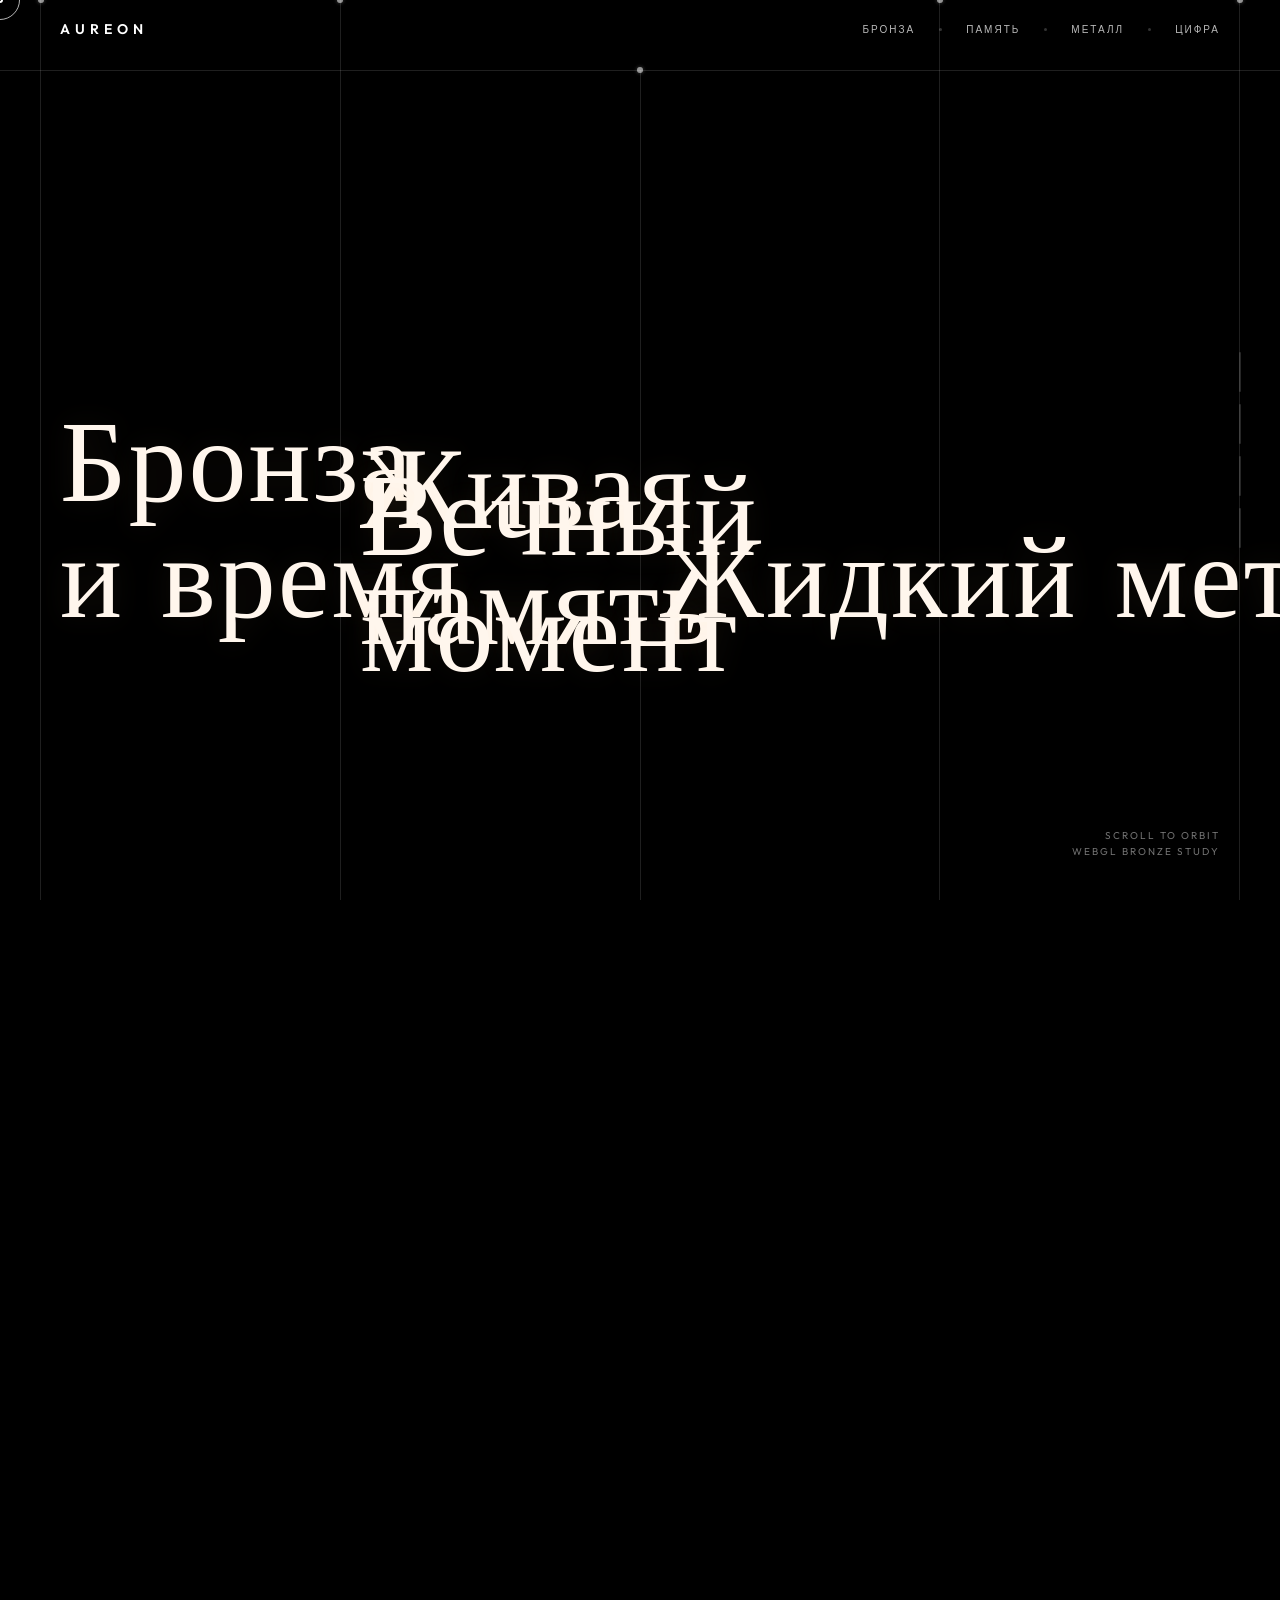
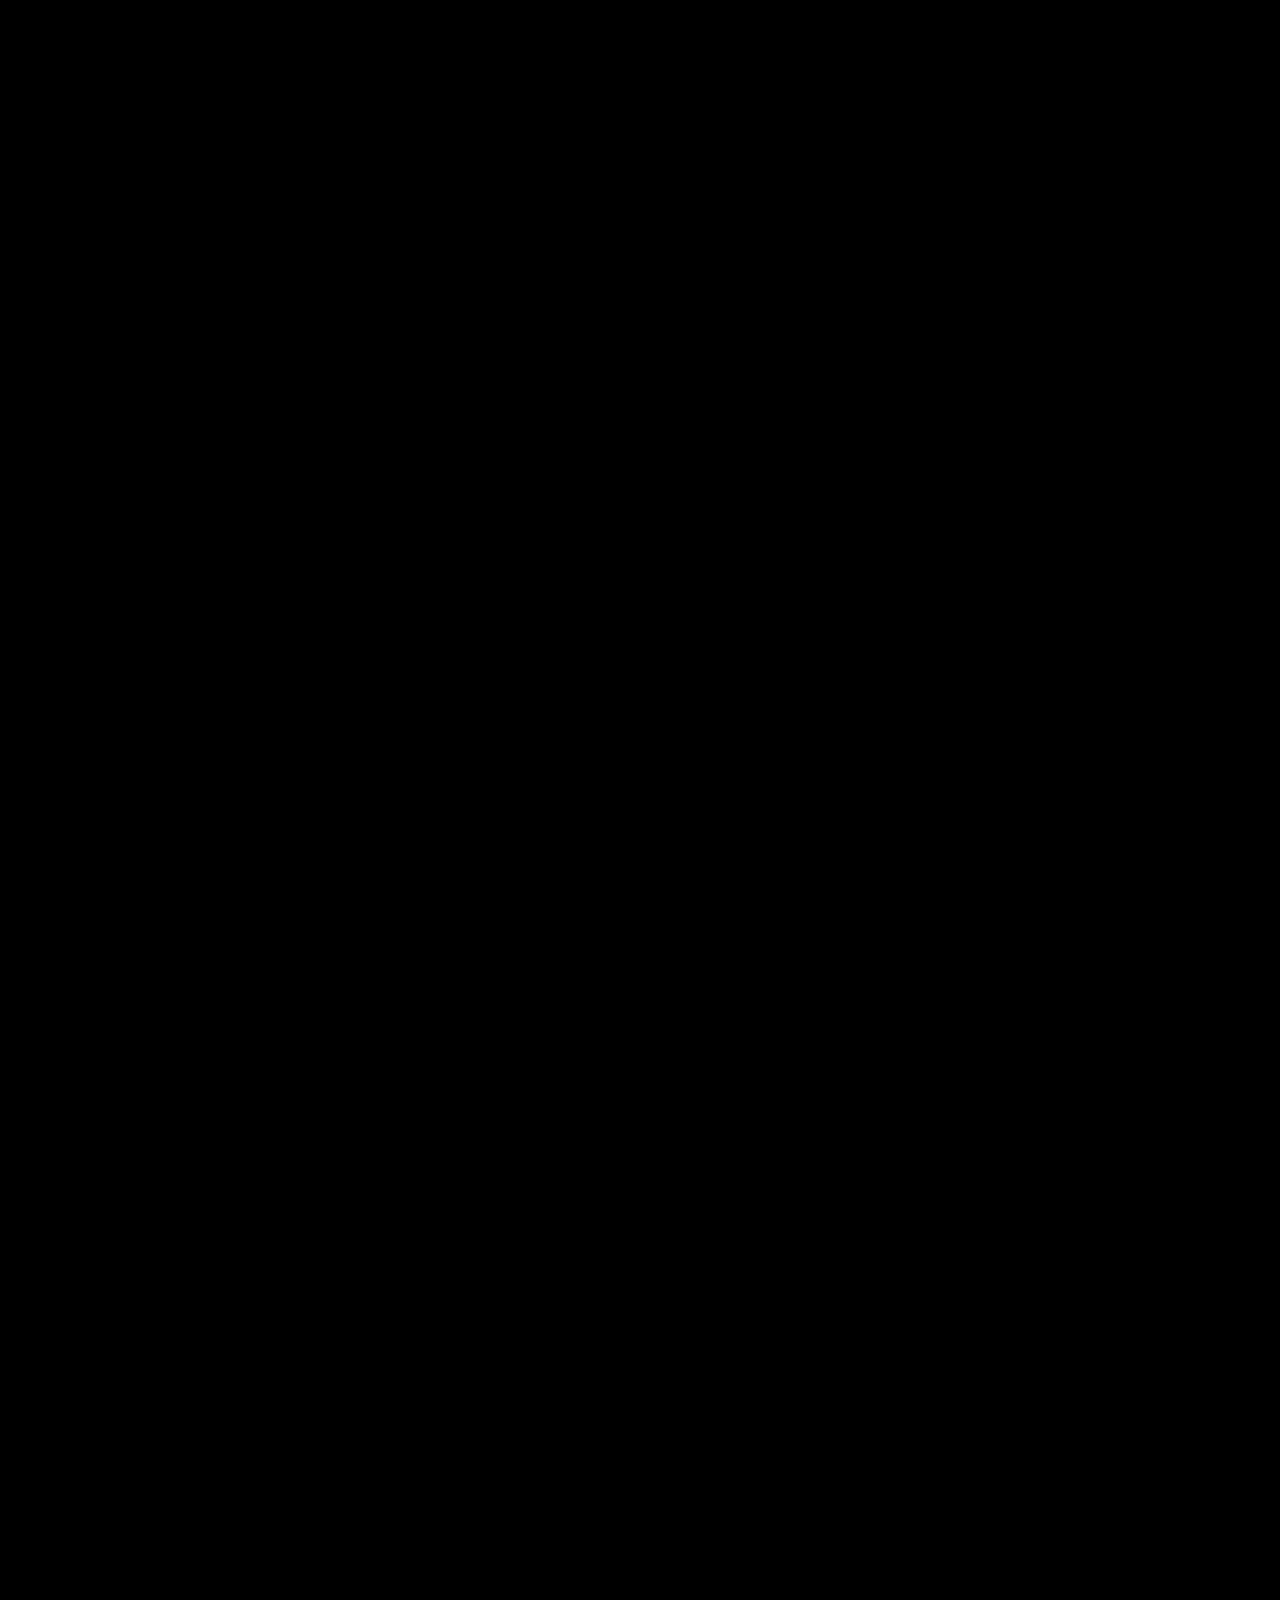
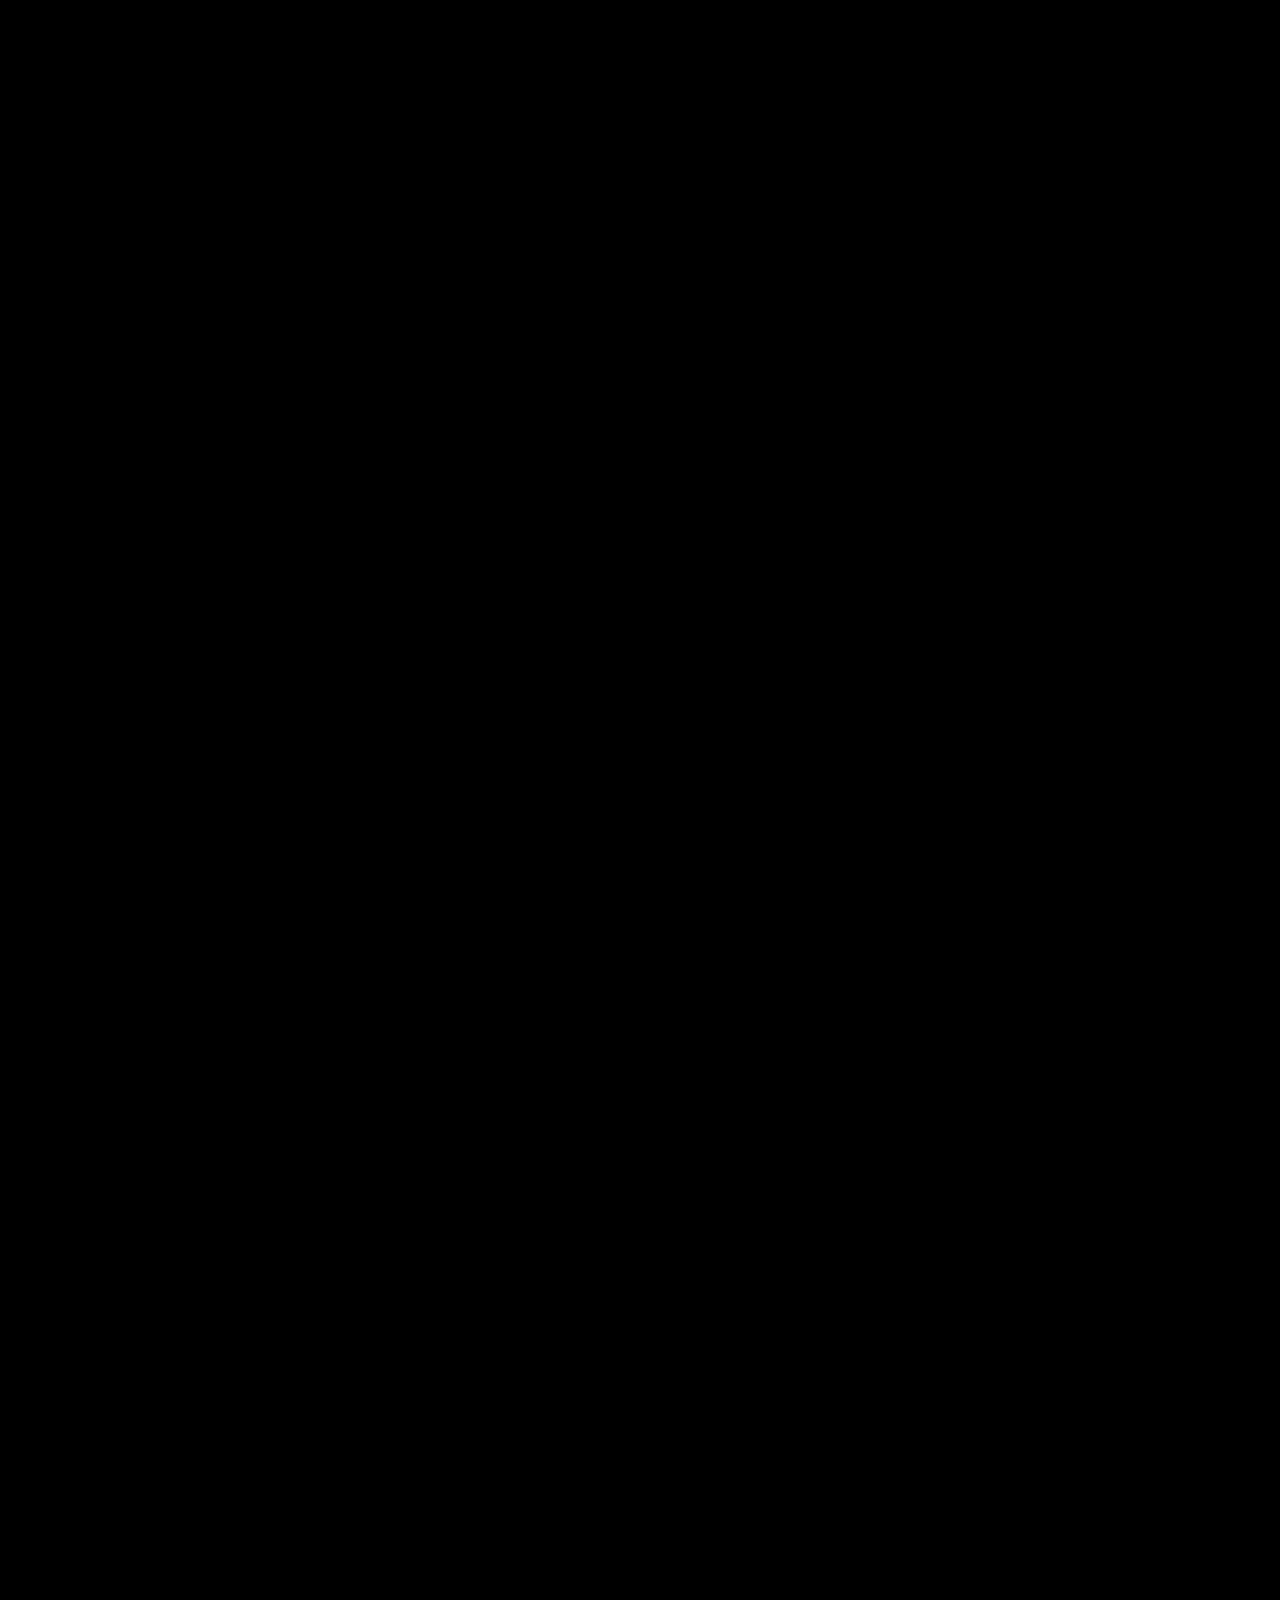
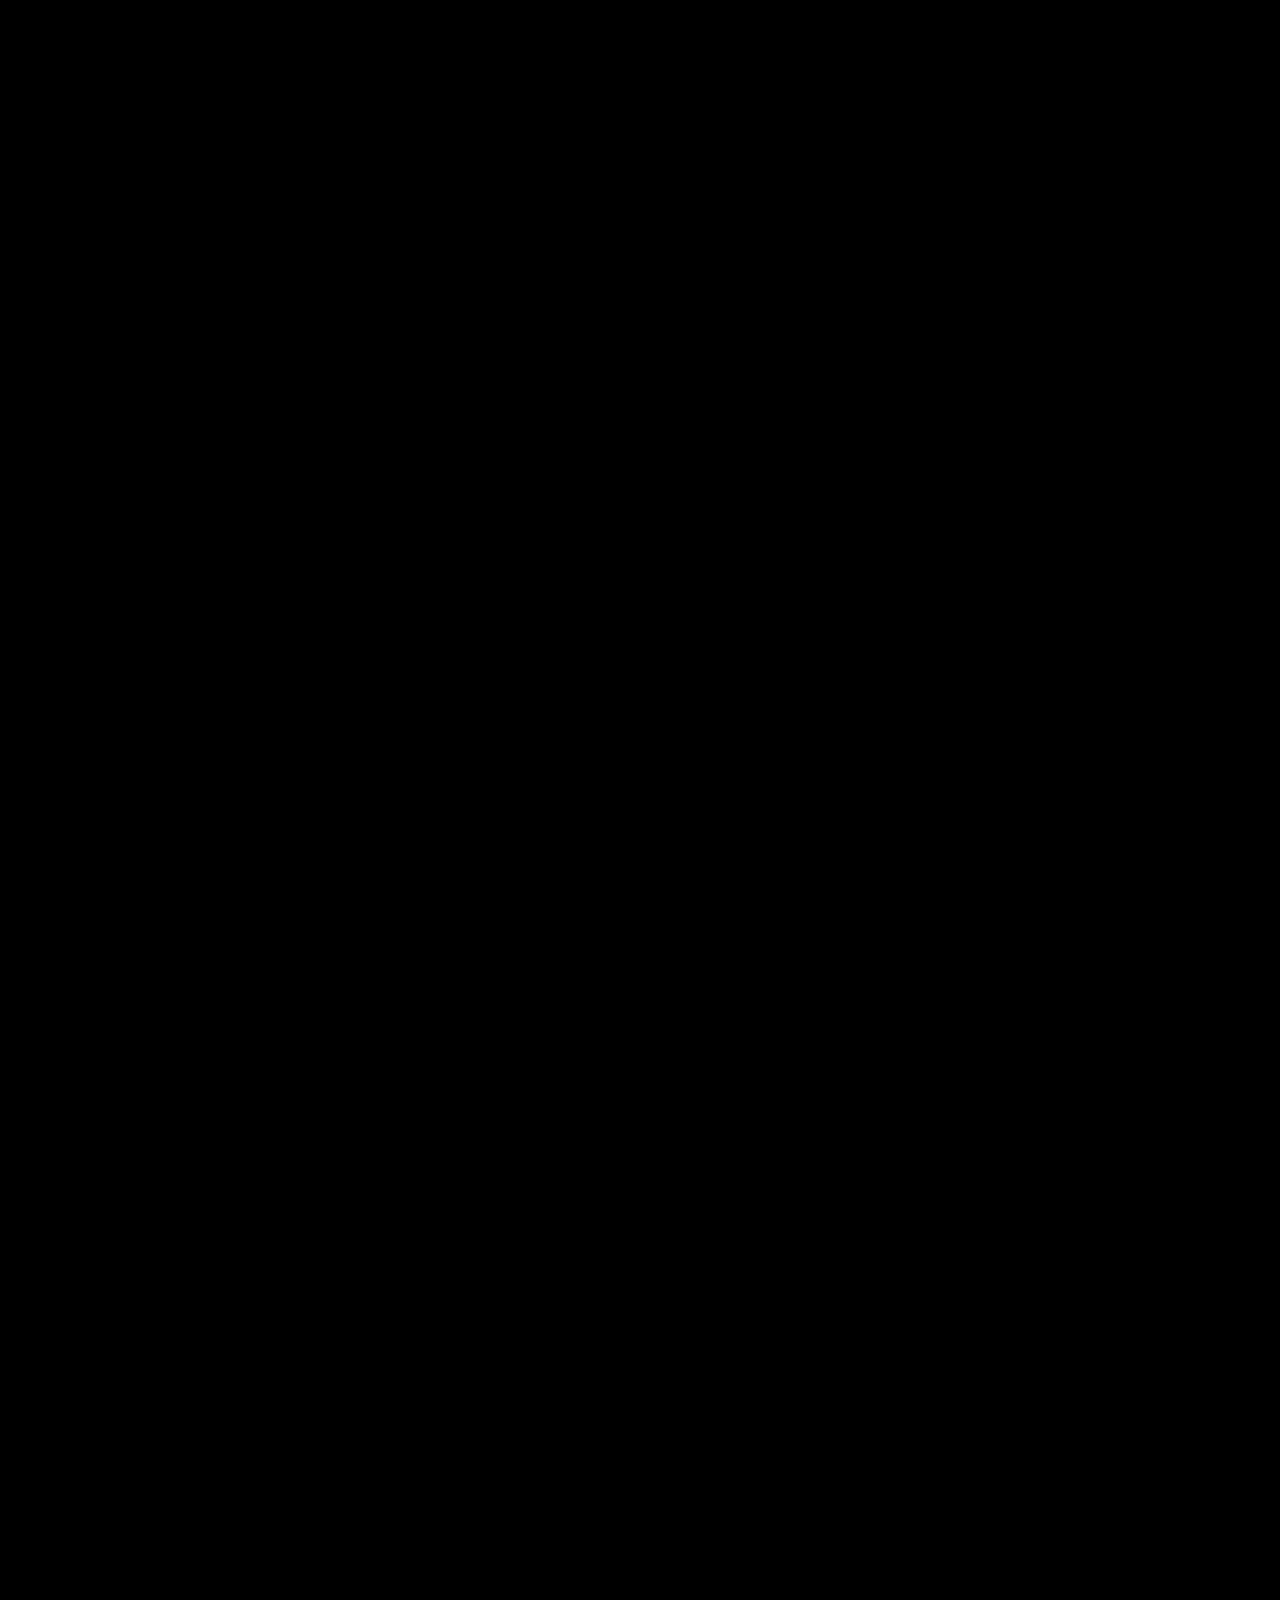
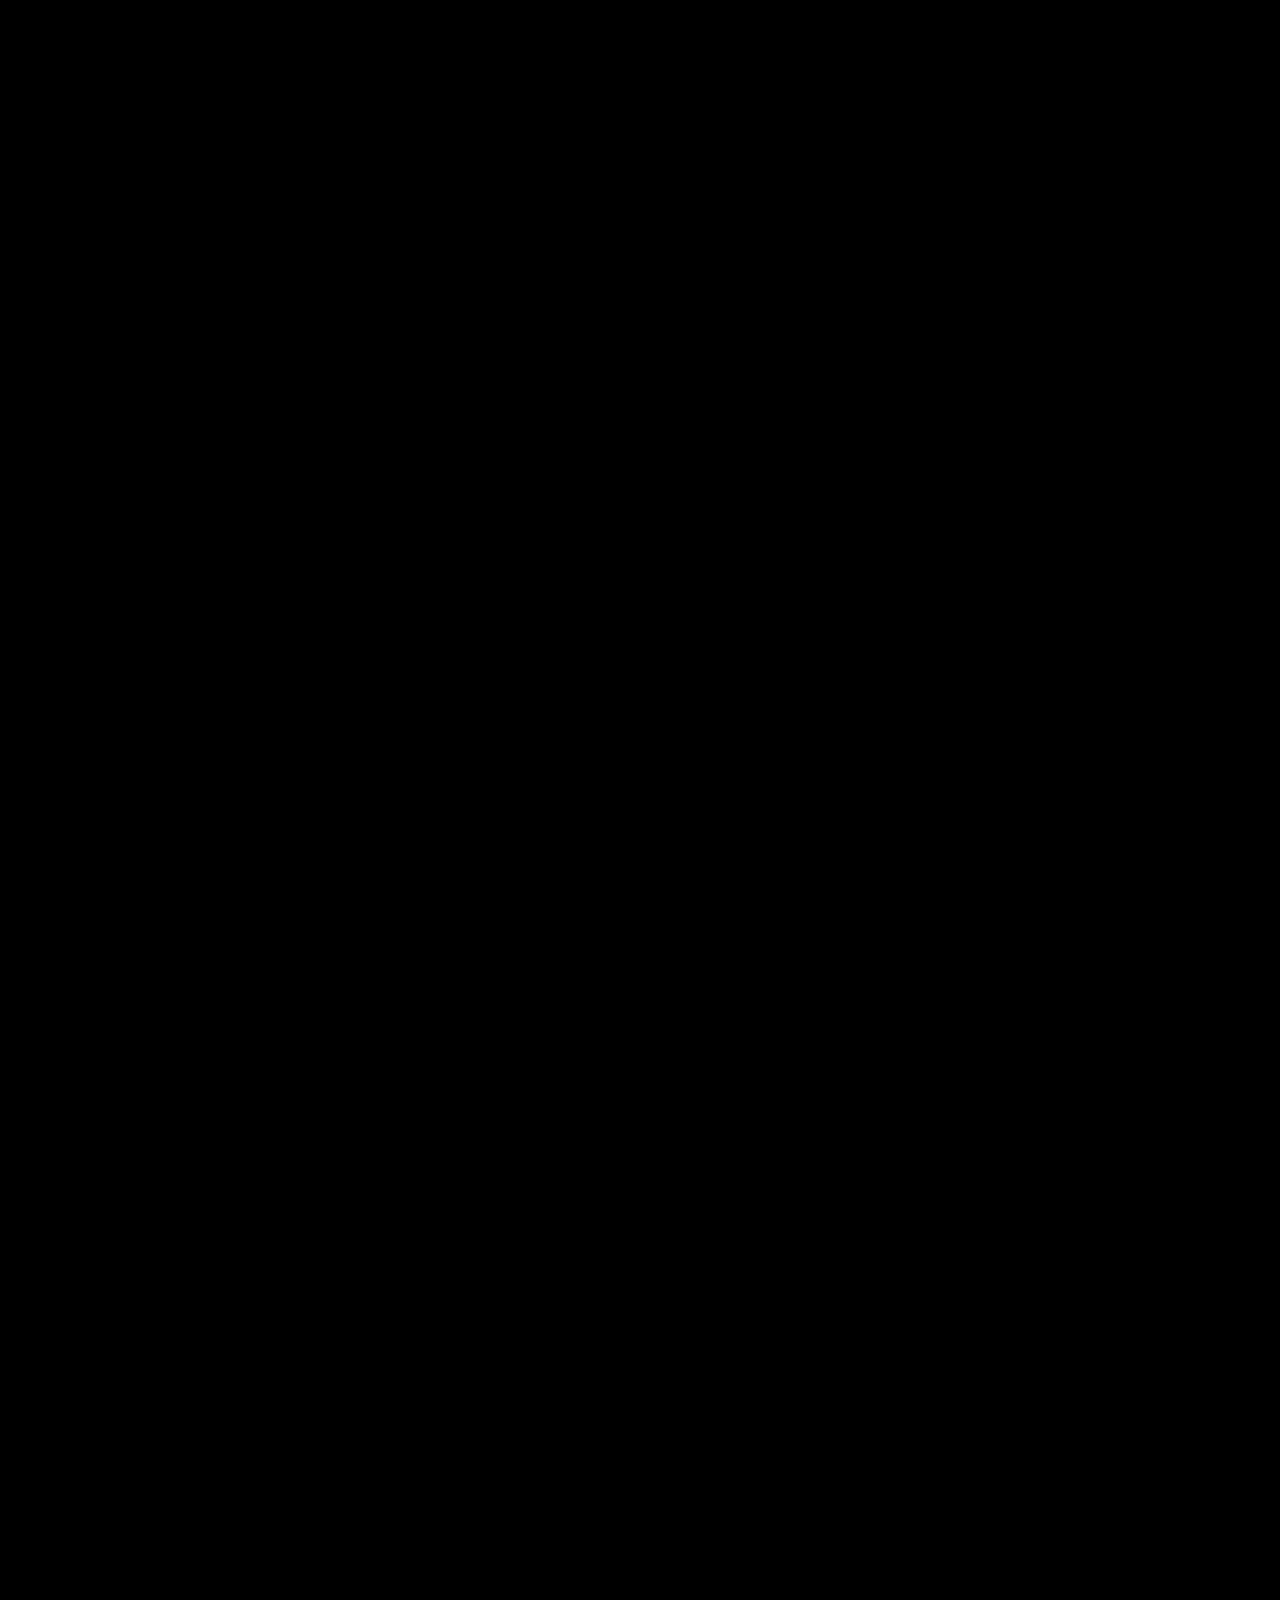
==== aureon.html @ 94115fd6 "Add files via upload" ====
<!DOCTYPE html>
<html lang="ru">
<head>
  <meta charset="UTF-8" />
  <meta name="viewport" content="width=device-width, initial-scale=1.0" />
  <title>Aureon - Бронза и время</title>
  <meta name="description" content="Кинематографичный WebGL-кейс о бронзовой скульптуре, времени и цифровой материи." />
  <meta name="theme-color" content="#000000" />
  <style>
    @import url('https://fonts.googleapis.com/css2?family=Italiana&family=Outfit:wght@300;400;600&family=Playfair+Display:ital,wght@1,500&display=swap');

    * { margin: 0; padding: 0; box-sizing: border-box; user-select: none; }
    html, body {
      width: 100%;
      margin: 0;
      padding: 0;
      background-color: #000000;
      -ms-overflow-style: none;
      scrollbar-width: none;
    }
    body {
      min-height: 900vh;
      font-family: 'Outfit', sans-serif;
      color: #ffffff;
      overflow-x: hidden;
      cursor: none;
    }
    * { cursor: none !important; }
    ::-webkit-scrollbar { display: none; width: 0; }
    a { color: inherit; text-decoration: none; }
    button { font: inherit; color: inherit; background: none; border: 0; }

    #webgl {
      position: fixed;
      top: 0;
      left: 0;
      width: 100%;
      height: 100%;
      z-index: 1;
      outline: none;
    }

    .cursor-inner {
      position: fixed;
      top: 0;
      left: 0;
      width: 6px;
      height: 6px;
      border: 2px solid rgba(255, 255, 255, 1);
      border-radius: 50%;
      transform: translate(-50%, -50%);
      pointer-events: none;
      z-index: 9999;
    }
    .cursor-outer {
      position: fixed;
      top: 0;
      left: 0;
      width: 40px;
      height: 40px;
      border: 1.5px solid rgba(255, 255, 255, 0.7);
      border-radius: 50%;
      transform: translate(-50%, -50%);
      pointer-events: none;
      z-index: 9998;
      transition: width 0.3s, height 0.3s, background 0.3s, border-color 0.3s;
    }
    body.is-hovering .cursor-outer {
      width: 58px;
      height: 58px;
      border-color: rgba(255, 231, 190, 0.95);
      background: rgba(255, 231, 190, 0.08);
    }

    .cinematic-container {
      position: fixed;
      top: 0;
      left: 0;
      width: 100%;
      height: 100%;
      z-index: 10;
      pointer-events: none;
      display: flex;
      flex-direction: column;
      justify-content: space-between;
      padding: 0 60px 40px 60px;
      box-sizing: border-box;
    }

    .main-header {
      display: flex;
      justify-content: space-between;
      align-items: center;
      width: 100%;
      z-index: 20;
      pointer-events: auto;
      padding: 20px 0;
    }
    .brand {
      font-size: 14px;
      font-weight: 600;
      letter-spacing: 5px;
      text-transform: uppercase;
    }
    .header-nav {
      display: flex;
      align-items: center;
      gap: 24px;
    }
    .nav-link {
      color: #ffffff;
      text-decoration: none;
      font-size: 10px;
      text-transform: uppercase;
      letter-spacing: 2px;
      font-weight: 500;
      transition: color 0.3s, opacity 0.3s;
      opacity: 0.72;
    }
    .nav-link:hover { color: #fff6ed; opacity: 1; }
    .nav-dot {
      width: 3px;
      height: 3px;
      background: rgba(255, 255, 255, 0.2);
      border-radius: 50%;
    }
    .slide {
      position: absolute;
      bottom: 12%;
      pointer-events: none;
    }
    #slide-1 { left: 0; width: 100%; }
    #slide-1 .slide-title { margin-left: 60px; }
    #slide-1 .desc-row {
      position: relative;
      display: flex;
      width: 100%;
    }
    #slide-1 .col-1 {
      margin-left: 60px;
      width: calc(25vw - 60px);
      max-width: calc(25vw - 60px);
    }
    #slide-1 .col-2 {
      position: absolute;
      left: calc(25vw + 40px);
      width: calc(25vw - 60px);
      max-width: calc(25vw - 60px);
    }
    #slide-2 { left: 0; width: 100%; }
    #slide-2-img {
      position: fixed;
      top: 90px;
      left: 60px;
      width: calc(25vw - 60px);
      aspect-ratio: 1 / 1;
      overflow: hidden;
      z-index: 2;
      pointer-events: none;
      clip-path: inset(0 0 100% 0);
      transition: clip-path 1.8s cubic-bezier(0.16, 1, 0.3, 1), opacity 0.8s ease;
      opacity: 0;
    }
    #slide-2-img img {
      width: 100%;
      height: 100%;
      object-fit: cover;
      transform: scale(1.15);
      transition: transform 1.8s cubic-bezier(0.16, 1, 0.3, 1);
    }
    #slide-2-img.active { clip-path: inset(0 0 0 0); opacity: 1; }
    #slide-2-img.active img { transform: scale(1); }
    #slide-2 .slide-title { margin-left: calc(25vw + 40px); }
    #slide-2 .slide-desc {
      margin-left: calc(50vw + 20px);
      width: calc(25vw - 60px);
      max-width: calc(25vw - 60px);
    }
    #slide-3 {
      left: calc(50vw + 20px);
      width: calc(25vw - 60px);
      max-width: calc(25vw - 60px);
    }
    #slide-3 .slide-title { white-space: nowrap; }
    #slide-4 { left: calc(25% + 40px); max-width: 600px; }
    .slide-title {
      font-family: 'Italiana', serif;
      font-size: 116px;
      line-height: 1.0;
      font-weight: 400;
      letter-spacing: 2px;
      margin-bottom: 20px;
      color: #fff6ed;
      text-shadow: 0 0 30px rgba(255, 203, 143, 0.08);
    }
    .slide-desc {
      font-size: 16px;
      line-height: 1.7;
      font-weight: 300;
      color: #d1d5db;
      letter-spacing: 0.5px;
      opacity: 0;
      transform: translateY(30px);
      transition: opacity 0.8s cubic-bezier(0.25, 1, 0.5, 1),
                  transform 0.8s cubic-bezier(0.25, 1, 0.5, 1);
      transition-delay: 0.4s;
    }
    .slide.active .slide-desc { opacity: 1; transform: translateY(0); }
    .slide-title .char {
      display: inline-block;
      opacity: 0;
      transform: translateY(50px);
      filter: blur(12px);
      transition: opacity 0.8s cubic-bezier(0.25, 1, 0.5, 1),
                  transform 0.8s cubic-bezier(0.25, 1, 0.5, 1),
                  filter 0.8s cubic-bezier(0.25, 1, 0.5, 1);
    }
    .slide.active .slide-title .char {
      opacity: 1;
      transform: translateY(0);
      filter: blur(0);
    }
    .slide.active { pointer-events: auto; }

    .story-dashes {
      position: absolute;
      top: 50%;
      left: 50%;
      transform: translate(-50%, -50%);
      display: flex;
      flex-direction: column;
      gap: 12px;
    }
    .story-dash {
      width: 2px;
      height: 40px;
      background: rgba(255, 255, 255, 0.15);
      border-radius: 2px;
    }
    .story-dash-fill {
      width: 100%;
      height: 0%;
      background: #fff6ed;
      border-radius: 2px;
    }
    .grid-horizontal-line {
      position: fixed;
      top: 70px;
      left: 0;
      right: 0;
      width: 100%;
      height: 1px;
      background: rgba(255, 255, 255, 0.12);
      z-index: 5;
      pointer-events: none;
    }
    .grid-lines {
      position: fixed;
      top: 0;
      left: 40px;
      right: 40px;
      width: calc(100% - 80px);
      height: 100vh;
      display: flex;
      justify-content: space-between;
      z-index: 5;
      pointer-events: none;
    }
    .grid-line {
      position: relative;
      width: 1px;
      height: 100%;
      background: rgba(255, 255, 255, 0.12);
    }
    .grid-line:nth-child(3) {
      margin-top: 70px;
      height: calc(100vh - 70px);
    }
    .grid-dot {
      position: absolute;
      left: 50%;
      transform: translate(-50%, -50%);
      width: 6px;
      height: 6px;
      border-radius: 50%;
      background: rgba(255, 255, 255, 0.35);
      box-shadow: 0 0 4px rgba(255, 255, 255, 0.15);
    }

    .corner-note {
      position: fixed;
      right: 60px;
      bottom: 40px;
      z-index: 12;
      pointer-events: none;
      font-size: 10px;
      line-height: 1.6;
      text-transform: uppercase;
      letter-spacing: 2px;
      color: rgba(255, 255, 255, 0.44);
      text-align: right;
    }

    @media (max-width: 980px) {
      .cinematic-container { padding: 0 28px 34px; }
      .main-header { padding: 18px 0; }
      .header-nav { display: none; }
      .slide { left: 0 !important; right: 0; bottom: 10%; width: 100% !important; max-width: none !important; padding: 0 28px; }
      .slide-title { margin-left: 0 !important; font-size: clamp(64px, 18vw, 112px); }
      .slide-desc, #slide-1 .col-1, #slide-1 .col-2, #slide-2 .slide-desc {
        position: static;
        margin-left: 0;
        width: min(31rem, 82vw);
        max-width: min(31rem, 82vw);
      }
      #slide-1 .desc-row { flex-direction: column; gap: 14px; }
      #slide-2-img { left: 28px; top: 86px; width: min(36vw, 13rem); }
      .grid-lines { left: 22px; right: 22px; width: calc(100% - 44px); }
      .corner-note { right: 28px; bottom: 24px; }
    }
    @media (max-width: 560px) {
      .brand { letter-spacing: 3px; }
      .slide { bottom: 12%; }
      .slide-title { font-size: clamp(52px, 17vw, 80px); }
      .slide-desc { font-size: 14px; line-height: 1.65; }
      #slide-2-img { display: none; }
      .grid-line:nth-child(2), .grid-line:nth-child(4) { opacity: 0; }
      .cursor-inner, .cursor-outer { display: none; }
      body, * { cursor: auto !important; }
    }
  </style>
</head>
<body>
  <div class="cursor-inner"></div>
  <div class="cursor-outer"></div>

  <div class="cinematic-container">
    <div class="main-header">
      <div class="brand">Aureon</div>
      <nav class="header-nav" aria-label="Навигация по сценам">
        <a href="#slide-1" class="nav-link">Бронза</a>
        <span class="nav-dot"></span>
        <a href="#slide-2" class="nav-link">Память</a>
        <span class="nav-dot"></span>
        <a href="#slide-3" class="nav-link">Металл</a>
        <span class="nav-dot"></span>
        <a href="#slide-4" class="nav-link">Цифра</a>
      </nav>
    </div>

    <div class="slide" id="slide-1">
      <h2 class="slide-title">Бронза <br>и время</h2>
      <div class="desc-row">
        <p class="slide-desc col-1">Материал, который хранит века человеческой памяти. В огне он текучий, в форме - почти вечный. Каждая линия фиксирует напряженный миг.</p>
        <p class="slide-desc col-2">Рожденная из жара и воли мастера, скульптура связывает античный жест с современным взглядом. Это энергия, застывшая в тяжелой бронзе.</p>
      </div>
    </div>

    <div class="slide" id="slide-2">
      <h2 class="slide-title">Живая <br>память</h2>
      <p class="slide-desc">Скульптура остановлена в точке предельного движения. В ней слышны борьба, дыхание и след времени, который не стирается.</p>
    </div>

    <div class="slide" id="slide-3">
      <h2 class="slide-title">Жидкий металл</h2>
      <p class="slide-desc">Искусство будто дышит. Волны расплавленной бронзы проходят сквозь пространство и отражают каждый изгиб, каждую напряженную мышцу.</p>
    </div>

    <div class="slide" id="slide-4">
      <h2 class="slide-title">Вечный <br>момент</h2>
      <p class="slide-desc">Классическая форма заново рождается в цифровой материи. Старый символ проходит через свет, шум, орбиту камеры и становится новым опытом.</p>
    </div>
  </div>

  <div class="slide-image-mask" id="slide-2-img">
    <img src="https://api.getlayers.ai/storage/v1/object/public/public/assets/laocoon-59f84455c6/1.png" alt="Редакционный концепт скульптуры">
  </div>

  <div class="grid-horizontal-line"></div>
  <div class="grid-lines" aria-hidden="true">
    <div class="grid-line"><div class="grid-dot top"></div><div class="grid-dot bottom"></div></div>
    <div class="grid-line"><div class="grid-dot top"></div><div class="grid-dot bottom"></div></div>
    <div class="grid-line"><div class="grid-dot top"></div><div class="grid-dot bottom"></div></div>
    <div class="grid-line"><div class="grid-dot top"></div><div class="grid-dot bottom"></div></div>
    <div class="grid-line story-progress-container">
      <div class="grid-dot top"></div>
      <div class="grid-dot bottom"></div>
      <div class="story-dashes">
        <div class="story-dash"><div class="story-dash-fill" id="dash-fill-1"></div></div>
        <div class="story-dash"><div class="story-dash-fill" id="dash-fill-2"></div></div>
        <div class="story-dash"><div class="story-dash-fill" id="dash-fill-3"></div></div>
        <div class="story-dash"><div class="story-dash-fill" id="dash-fill-4"></div></div>
      </div>
    </div>
  </div>

  <div class="corner-note">Scroll to orbit<br>WebGL bronze study</div>
  <canvas id="webgl"></canvas>

  <script type="importmap">
  {
    "imports": {
      "three": "https://unpkg.com/three@0.160.0/build/three.module.js",
      "three/examples/jsm/loaders/GLTFLoader.js": "https://unpkg.com/three@0.160.0/examples/jsm/loaders/GLTFLoader.js"
    }
  }
  </script>
  <script type="module">
    import * as THREE from 'three';
    import { GLTFLoader } from 'three/examples/jsm/loaders/GLTFLoader.js';

    const ASSET_BASE_URL = "https://api.getlayers.ai/storage/v1/object/public/public/assets/laocoon-59f84455c6";
    const canvas = document.querySelector('#webgl');
    let scene, camera, renderer;
    let gltfModel;
    let modelPivot;
    let mixer;
    const clock = new THREE.Clock();
    let currentScroll = 0;
    let mouseX = 0, mouseY = 0, targetMouseX = 0, targetMouseY = 0;
    let cursorX = window.innerWidth / 2, cursorY = window.innerHeight / 2;
    let outerCursorX = window.innerWidth / 2, outerCursorY = window.innerHeight / 2;
    let bgMaterial;
    const shaderUniforms = {
      uTime: { value: 0 },
      uResolution: { value: new THREE.Vector2(window.innerWidth, window.innerHeight) },
      uMouse: { value: new THREE.Vector2(0, 0) },
      uScroll: { value: 0 }
    };
    let sparkParticles;
    const sparkCount = 450;
    const sparkData = [];
    const sizes = { width: window.innerWidth, height: window.innerHeight };

    function splitTitlesIntoChars() {
      const titles = document.querySelectorAll('.slide-title');
      titles.forEach(title => {
        const text = title.innerHTML;
        let newHTML = '';
        let delayCounter = 0;
        const parts = text.split(/(<br\s*\/?>)/i);
        parts.forEach(part => {
          if (part.toLowerCase().startsWith('<br')) {
            newHTML += part;
          } else {
            for (let i = 0; i < part.length; i++) {
              if (part[i] === ' ') {
                newHTML += ' ';
              } else {
                newHTML += `<span class="char" style="transition-delay: ${delayCounter * 0.035}s">${part[i]}</span>`;
                delayCounter++;
              }
            }
          }
        });
        title.innerHTML = newHTML;
      });
    }

    function createBackgroundShader() {
      const vertexShader = `
        varying vec2 vUv;
        void main() {
          vUv = uv;
          gl_Position = projectionMatrix * modelViewMatrix * vec4(position, 1.0);
        }
      `;
      const fragmentShader = `
        varying vec2 vUv;
        uniform float uTime;
        uniform vec2 uResolution;
        uniform vec2 uMouse;
        uniform float uScroll;
        float hash(float n) { return fract(sin(n) * 43758.5453123); }
        float noise(in vec3 x) {
          vec3 p = floor(x);
          vec3 f = fract(x);
          f = f*f*(3.0-2.0*f);
          float n = p.x + p.y*57.0 + 113.0*p.z;
          return mix(mix(mix(hash(n+0.0), hash(n+1.0), f.x),
                         mix(hash(n+57.0), hash(n+58.0), f.x), f.y),
                     mix(mix(hash(n+113.0), hash(n+114.0), f.x),
                         mix(hash(n+170.0), hash(n+171.0), f.x), f.y), f.z);
        }
        void main() {
          vec2 uv = (gl_FragCoord.xy - 0.5 * uResolution.xy) / uResolution.y;
          float aspect = uResolution.x / uResolution.y;
          float time = uTime * 0.08;
          float scroll = uScroll;
          float angle1 = 0.6;
          float angle2 = -0.7;
          float angle3 = 1.2;
          float freq1 = 2.4;
          float freq2 = 3.2;
          float freq3 = 4.0;
          vec2 warpedUv = uv;
          float scrollDeform = scroll * 5.0;
          warpedUv.x += sin(uv.y * 2.5 + time * 0.2 + scrollDeform) * 0.35;
          warpedUv.y += cos(uv.x * 2.5 - time * 0.15 - scrollDeform * 0.8) * 0.35;
          warpedUv.x += sin(uv.y * 1.2 - time * 0.1 - scrollDeform * 1.5) * 0.25;
          warpedUv.y += cos(uv.x * 1.2 + time * 0.18 + scrollDeform * 1.2) * 0.25;
          vec2 scrollDrift = vec2(scroll * 0.04, -scroll * 0.02);
          vec2 mouseShift = vec2(uMouse.x * aspect * 0.05, uMouse.y * 0.05);
          warpedUv += scrollDrift + mouseShift;
          vec2 dir1 = vec2(cos(angle1), sin(angle1));
          vec2 dir2 = vec2(cos(angle2), sin(angle2));
          vec2 dir3 = vec2(cos(angle3), sin(angle3));
          float w1 = sin(dot(warpedUv, dir1) * freq1 + time * 1.0);
          float w2 = cos(dot(warpedUv, dir2) * freq2 - time * 1.4 + w1 * 0.4);
          float w3 = sin(dot(warpedUv, dir3) * freq3 + time * 1.8 + w2 * 0.5);
          float waveField = w1 * 0.50 + w2 * 0.35 + w3 * 0.15;
          float wideSheen = pow(max(0.0, 1.0 - abs(waveField - 0.1)), 2.5);
          float crispSpecular = pow(max(0.0, 1.0 - abs(waveField - 0.15)), 8.0);
          float crest = wideSheen * 0.5 + crispSpecular * 0.9;
          vec3 c0_shadow = vec3(0.0010, 0.0006, 0.0004);
          vec3 c0_wave1  = vec3(0.085, 0.040, 0.015);
          vec3 c0_wave2  = vec3(0.050, 0.022, 0.008);
          vec3 c0_crest  = vec3(0.45, 0.30, 0.18);
          vec3 c1_shadow = vec3(0.0004, 0.0006, 0.0012);
          vec3 c1_wave1  = vec3(0.015, 0.035, 0.065);
          vec3 c1_wave2  = vec3(0.008, 0.020, 0.045);
          vec3 c1_crest  = vec3(0.18, 0.35, 0.55);
          float t = smoothstep(0.0, 1.0, scroll);
          vec3 colShadow = mix(c0_shadow, c1_shadow, t);
          vec3 colWave1  = mix(c0_wave1, c1_wave1, t);
          vec3 colWave2  = mix(c0_wave2, c1_wave2, t);
          vec3 colCrest  = mix(c0_crest, c1_crest, t);
          vec3 color = colShadow;
          color = mix(color, colWave2, smoothstep(-0.6, 0.2, waveField));
          color = mix(color, colWave1, smoothstep(0.0, 0.8, waveField));
          color += colCrest * crest * 1.4;
          float vignette = 1.0 - dot(uv, uv) * 0.12;
          color *= vignette;
          gl_FragColor = vec4(color, 1.0);
        }
      `;
      bgMaterial = new THREE.ShaderMaterial({
        vertexShader,
        fragmentShader,
        uniforms: shaderUniforms,
        depthWrite: false,
        depthTest: false
      });
      const bgGeometry = new THREE.PlaneGeometry(30, 30);
      const bgMesh = new THREE.Mesh(bgGeometry, bgMaterial);
      bgMesh.position.set(0.0, 0.0, -8.0);
      bgMesh.renderOrder = -10;
      camera.add(bgMesh);
    }

    function initScene() {
      scene = new THREE.Scene();
      scene.background = new THREE.Color('#000000');
      scene.fog = new THREE.FogExp2('#000000', 0.01);
      camera = new THREE.PerspectiveCamera(50, sizes.width / sizes.height, 0.1, 100);
      camera.position.set(0, 0.2, 3.0);
      scene.add(camera);
      createBackgroundShader();
      renderer = new THREE.WebGLRenderer({
        canvas,
        antialias: true,
        alpha: false,
        powerPreference: "high-performance"
      });
      renderer.setSize(sizes.width, sizes.height);
      renderer.setPixelRatio(Math.min(window.devicePixelRatio, 2));
      renderer.shadowMap.enabled = true;
      renderer.shadowMap.type = THREE.PCFSoftShadowMap;
      renderer.toneMapping = THREE.ACESFilmicToneMapping;
      renderer.toneMappingExposure = 2.2;

      const ambientLight = new THREE.AmbientLight('#ffffff', 0.1);
      scene.add(ambientLight);
      const keyLight = new THREE.SpotLight('#ffffff', 18.0);
      keyLight.position.set(4, 6, 3);
      keyLight.angle = Math.PI / 4;
      keyLight.penumbra = 0.9;
      keyLight.castShadow = true;
      keyLight.shadow.mapSize.width = 2048;
      keyLight.shadow.mapSize.height = 2048;
      keyLight.shadow.camera.near = 1.0;
      keyLight.shadow.camera.far = 15;
      keyLight.shadow.bias = -0.001;
      scene.add(keyLight);
      const rimLight = new THREE.DirectionalLight('#e3f2ff', 10.0);
      rimLight.position.set(-5, 3, -4);
      scene.add(rimLight);
      const fillLight = new THREE.DirectionalLight('#fff3e6', 0.8);
      fillLight.position.set(-2, -4, 2);
      scene.add(fillLight);
    }

    function createSparkTexture() {
      const canvas = document.createElement('canvas');
      canvas.width = 16;
      canvas.height = 16;
      const ctx = canvas.getContext('2d');
      const gradient = ctx.createRadialGradient(8, 8, 0, 8, 8, 8);
      gradient.addColorStop(0, 'rgba(255, 255, 255, 1)');
      gradient.addColorStop(0.25, 'rgba(255, 255, 255, 0.85)');
      gradient.addColorStop(0.6, 'rgba(255, 255, 255, 0.3)');
      gradient.addColorStop(1, 'rgba(0, 0, 0, 0)');
      ctx.fillStyle = gradient;
      ctx.fillRect(0, 0, 16, 16);
      return new THREE.CanvasTexture(canvas);
    }

    function createSparks() {
      const geometry = new THREE.BufferGeometry();
      const positions = new Float32Array(sparkCount * 3);
      const colors = new Float32Array(sparkCount * 3);
      for (let i = 0; i < sparkCount; i++) {
        const x = (Math.random() - 0.5) * 6.5;
        const y = (Math.random() - 0.5) * 5.0 - 0.5;
        const z = (Math.random() - 0.5) * 6.5;
        positions[i * 3] = x;
        positions[i * 3 + 1] = y;
        positions[i * 3 + 2] = z;
        if (Math.random() < 0.6) {
          colors[i * 3] = 1.0;
          colors[i * 3 + 1] = 0.4 + Math.random() * 0.15;
          colors[i * 3 + 2] = 0.05 + Math.random() * 0.1;
        } else {
          colors[i * 3] = 0.55 + Math.random() * 0.15;
          colors[i * 3 + 1] = 0.82 + Math.random() * 0.12;
          colors[i * 3 + 2] = 1.0;
        }
        sparkData.push({
          speedX: (Math.random() - 0.5) * 0.4,
          speedY: 0.15 + Math.random() * 0.3,
          speedZ: (Math.random() - 0.5) * 0.4,
          swaySpeed: 0.5 + Math.random() * 1.5,
          swayRadius: 0.05 + Math.random() * 0.15,
          phase: Math.random() * Math.PI * 2
        });
      }
      geometry.setAttribute('position', new THREE.BufferAttribute(positions, 3));
      geometry.setAttribute('color', new THREE.BufferAttribute(colors, 3));
      const material = new THREE.PointsMaterial({
        size: 0.025,
        vertexColors: true,
        transparent: true,
        opacity: 0.85,
        blending: THREE.AdditiveBlending,
        depthWrite: false,
        map: createSparkTexture()
      });
      sparkParticles = new THREE.Points(geometry, material);
      scene.add(sparkParticles);
    }

    function makeFallbackStatue() {
      modelPivot = new THREE.Group();
      scene.add(modelPivot);
      const bronze = new THREE.MeshStandardMaterial({
        color: '#9b5c2e',
        roughness: 0.42,
        metalness: 0.92
      });
      const group = new THREE.Group();
      const body = new THREE.Mesh(new THREE.TorusKnotGeometry(0.72, 0.18, 180, 18), bronze);
      const plinth = new THREE.Mesh(new THREE.CylinderGeometry(1.1, 1.2, 0.26, 64), bronze);
      const neck = new THREE.Mesh(new THREE.CylinderGeometry(0.18, 0.28, 1.1, 32), bronze);
      body.rotation.set(0.35, 0, -0.4);
      body.position.y = 0.45;
      neck.position.set(0.46, 1.05, 0);
      neck.rotation.z = -0.5;
      plinth.position.y = -0.75;
      group.add(body, neck, plinth);
      group.traverse(child => {
        if (child.isMesh) {
          child.castShadow = true;
          child.receiveShadow = true;
        }
      });
      modelPivot.add(group);
      modelPivot.position.y = -0.4;
    }

    function loadModel() {
      const loader = new GLTFLoader();
      loader.load(
        ASSET_BASE_URL + '/bronze_horse.glb',
        (gltf) => {
          gltfModel = gltf.scene;
          modelPivot = new THREE.Group();
          scene.add(modelPivot);
          modelPivot.add(gltfModel);
          gltfModel.traverse((child) => {
            if (child.isMesh) {
              child.castShadow = true;
              child.receiveShadow = true;
              const materials = Array.isArray(child.material) ? child.material : [child.material];
              materials.forEach((material) => {
                if (!material) return;
                material.roughness = 0.42;
                material.metalness = 0.92;
                material.flatShading = false;
                material.needsUpdate = true;
                if (material.map) material.map.anisotropy = 16;
              });
            }
          });
          if (gltf.animations && gltf.animations.length > 0) {
            mixer = new THREE.AnimationMixer(gltfModel);
            gltf.animations.forEach((clip) => { mixer.clipAction(clip).play(); });
          }
          const boxInitial = new THREE.Box3().setFromObject(gltfModel);
          const sizeInitial = boxInitial.getSize(new THREE.Vector3());
          const maxDim = Math.max(sizeInitial.x, sizeInitial.y, sizeInitial.z) || 1;
          const scale = 3.5 / maxDim;
          gltfModel.scale.setScalar(scale);
          const boxScaled = new THREE.Box3().setFromObject(gltfModel);
          const centerScaled = boxScaled.getCenter(new THREE.Vector3());
          gltfModel.position.sub(centerScaled);
          modelPivot.position.y = -0.4;
          document.body.classList.add('model-loaded');
        },
        undefined,
        (error) => {
          console.warn('Bronze model could not be loaded, showing procedural fallback.', error);
          makeFallbackStatue();
        }
      );
    }

    function onWindowResize() {
      sizes.width = window.innerWidth;
      sizes.height = window.innerHeight;
      if (!camera || !renderer) return;
      camera.aspect = sizes.width / sizes.height;
      camera.updateProjectionMatrix();
      renderer.setSize(sizes.width, sizes.height);
      renderer.setPixelRatio(Math.min(window.devicePixelRatio, 2));
      if (shaderUniforms) shaderUniforms.uResolution.value.set(sizes.width, sizes.height);
    }

    function updateGridDots(scroll) {
      const dots = document.querySelectorAll('.grid-dot');
      dots.forEach((dot, i) => {
        const startY = (i * 17) % 80 + 10;
        let speed = 90 + (i * 55) % 180;
        if (i % 2 === 0) speed = -speed;
        let y = startY + scroll * speed;
        y = ((y % 100) + 100) % 100;
        dot.style.top = `${y}%`;
      });
    }

    function updateSlides(scroll) {
      const slide1 = document.getElementById('slide-1');
      const slide2 = document.getElementById('slide-2');
      const slide3 = document.getElementById('slide-3');
      const slide4 = document.getElementById('slide-4');
      for (let i = 1; i <= 4; i++) {
        const fill = document.getElementById(`dash-fill-${i}`);
        if (fill) {
          const start = (i - 1) * 0.25;
          const end = i * 0.25;
          let progress = (scroll - start) / (end - start);
          progress = Math.max(0, Math.min(1, progress));
          fill.style.height = `${progress * 100}%`;
        }
      }
      function isActive(val, start, end) { return val >= start && val <= end; }
      if (slide1) slide1.classList.toggle('active', isActive(scroll, -0.10, 0.12));
      if (slide2) {
        const active2 = isActive(scroll, 0.28, 0.40);
        slide2.classList.toggle('active', active2);
        const slide2Img = document.getElementById('slide-2-img');
        if (slide2Img) slide2Img.classList.toggle('active', active2);
      }
      if (slide3) slide3.classList.toggle('active', isActive(scroll, 0.56, 0.68));
      if (slide4) slide4.classList.toggle('active', isActive(scroll, 0.84, 1.05));
    }

    function setupNavigation() {
      const navLinks = document.querySelectorAll('.nav-link');
      const targetScrolls = [0.0, 0.34, 0.62, 0.94];
      navLinks.forEach((link, index) => {
        link.addEventListener('click', (e) => {
          e.preventDefault();
          const maxScroll = document.documentElement.scrollHeight - window.innerHeight;
          const targetY = maxScroll * targetScrolls[index];
          window.scrollTo({ top: targetY, behavior: 'smooth' });
        });
      });
    }

    function setupCursor() {
      const interactive = document.querySelectorAll('a, button');
      interactive.forEach(el => {
        el.addEventListener('mouseenter', () => document.body.classList.add('is-hovering'));
        el.addEventListener('mouseleave', () => document.body.classList.remove('is-hovering'));
      });
      window.addEventListener('mousemove', (event) => {
        cursorX = event.clientX;
        cursorY = event.clientY;
        const cursorInner = document.querySelector('.cursor-inner');
        if (cursorInner) {
          cursorInner.style.left = `${cursorX}px`;
          cursorInner.style.top = `${cursorY}px`;
        }
        targetMouseX = (event.clientX / window.innerWidth) * 2 - 1;
        targetMouseY = (event.clientY / window.innerHeight) * 2 - 1;
      });
    }

    function animate() {
      requestAnimationFrame(animate);
      const deltaTime = clock.getDelta();
      if (mixer) mixer.update(deltaTime);
      const maxScroll = document.documentElement.scrollHeight - window.innerHeight;
      const scrollTop = window.scrollY !== undefined ? window.scrollY
        : (window.pageYOffset !== undefined ? window.pageYOffset : document.documentElement.scrollTop);
      const targetScroll = maxScroll > 0 ? scrollTop / maxScroll : 0;
      currentScroll += (targetScroll - currentScroll) * 0.025;
      mouseX += (targetMouseX - mouseX) * 0.05;
      mouseY += (targetMouseY - mouseY) * 0.05;
      outerCursorX += (cursorX - outerCursorX) * 0.2;
      outerCursorY += (cursorY - outerCursorY) * 0.2;
      const cursorOuter = document.querySelector('.cursor-outer');
      if (cursorOuter) {
        cursorOuter.style.left = `${outerCursorX}px`;
        cursorOuter.style.top = `${outerCursorY}px`;
      }
      if (modelPivot) {
        modelPivot.rotation.y = mouseX * 0.25;
        modelPivot.rotation.x = mouseY * 0.15;
      }
      if (sparkParticles) {
        const positions = sparkParticles.geometry.attributes.position.array;
        const time = clock.getElapsedTime();
        const scrollVelocity = Math.abs(targetScroll - currentScroll);
        const speedMultiplier = 1.0 + scrollVelocity * 9.0;
        const turbulence = scrollVelocity * 0.8;
        for (let i = 0; i < sparkCount; i++) {
          const idx = i * 3;
          const data = sparkData[i];
          positions[idx] += data.speedX * deltaTime * speedMultiplier;
          positions[idx + 1] += data.speedY * deltaTime * speedMultiplier;
          positions[idx + 2] += data.speedZ * deltaTime * speedMultiplier;
          const currentSway = data.swayRadius * (1.0 + turbulence * 4.0);
          positions[idx] += Math.sin(time * data.swaySpeed + data.phase) * currentSway * deltaTime;
          positions[idx + 2] += Math.cos(time * data.swaySpeed + data.phase) * currentSway * deltaTime;
          if (positions[idx + 1] > 3.0 || Math.abs(positions[idx]) > 3.5 || Math.abs(positions[idx + 2]) > 3.5) {
            positions[idx + 1] = -2.5;
            positions[idx] = (Math.random() - 0.5) * 3.0;
            positions[idx + 2] = (Math.random() - 0.5) * 3.0;
          }
        }
        sparkParticles.geometry.attributes.position.needsUpdate = true;
      }
      const phi = currentScroll * Math.PI * 2.0;
      const y = 0.35 + Math.sin(currentScroll * Math.PI) * 0.8;
      const radius = 4.2 - Math.sin(currentScroll * Math.PI) * 0.6;
      const x = radius * Math.sin(phi);
      const z = radius * Math.cos(phi);
      let transitionProgress = Math.min(1.0, currentScroll / 0.28);
      let easeFactor = (Math.cos(transitionProgress * Math.PI) + 1.0) * 0.5;
      const lookAtXOffset = -0.9 * easeFactor;
      const targetLookAt = new THREE.Vector3(lookAtXOffset, -0.15, 0);
      const targetPos = new THREE.Vector3(x, y, z);
      camera.position.lerp(targetPos, 0.025);
      camera.lookAt(targetLookAt);
      if (shaderUniforms) {
        shaderUniforms.uTime.value = clock.getElapsedTime();
        shaderUniforms.uMouse.value.set(mouseX, -mouseY);
        shaderUniforms.uScroll.value = currentScroll;
      }
      updateSlides(currentScroll);
      updateGridDots(currentScroll);
      renderer.render(scene, camera);
    }

    window.addEventListener('DOMContentLoaded', () => {
      splitTitlesIntoChars();
      setupCursor();
      initScene();
      createSparks();
      loadModel();
      onWindowResize();
      updateSlides(0);
      updateGridDots(0);
      setupNavigation();
      animate();
    });
    window.addEventListener('resize', onWindowResize);
  </script>
</body>
</html>
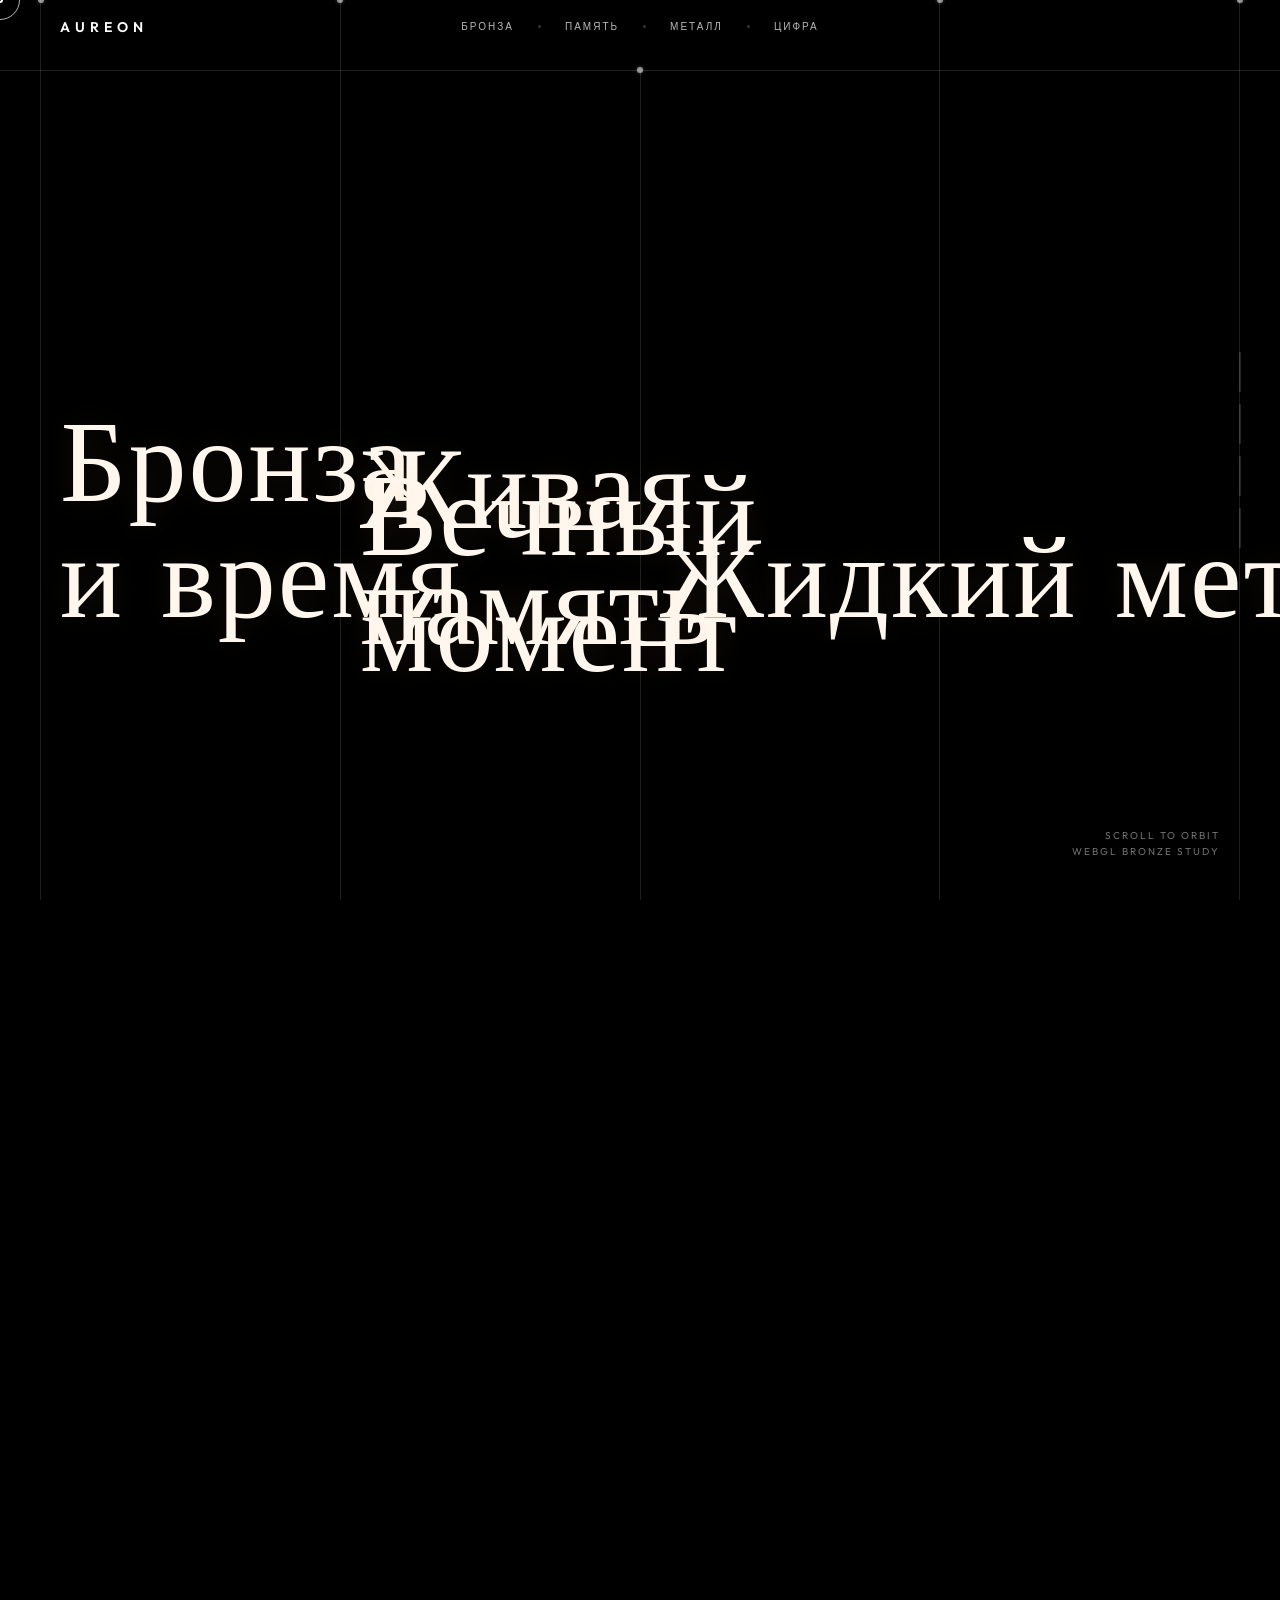
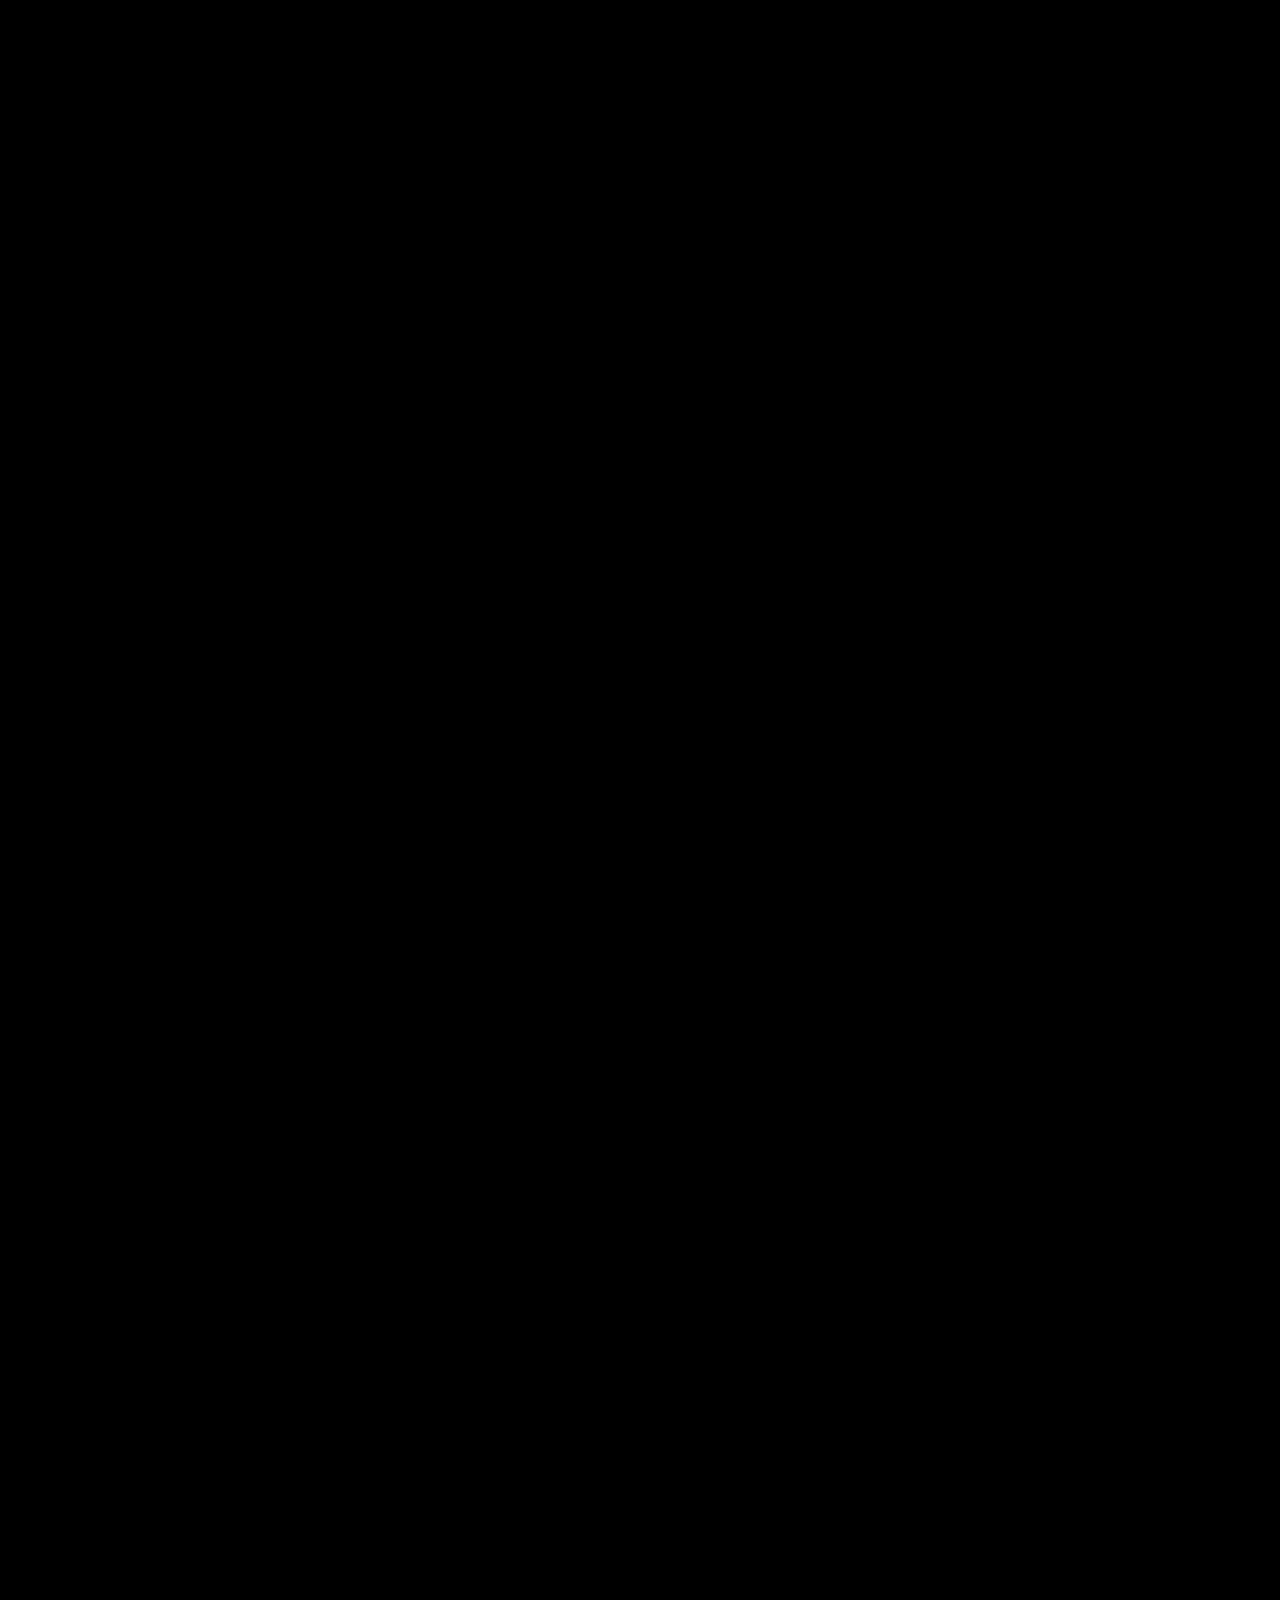
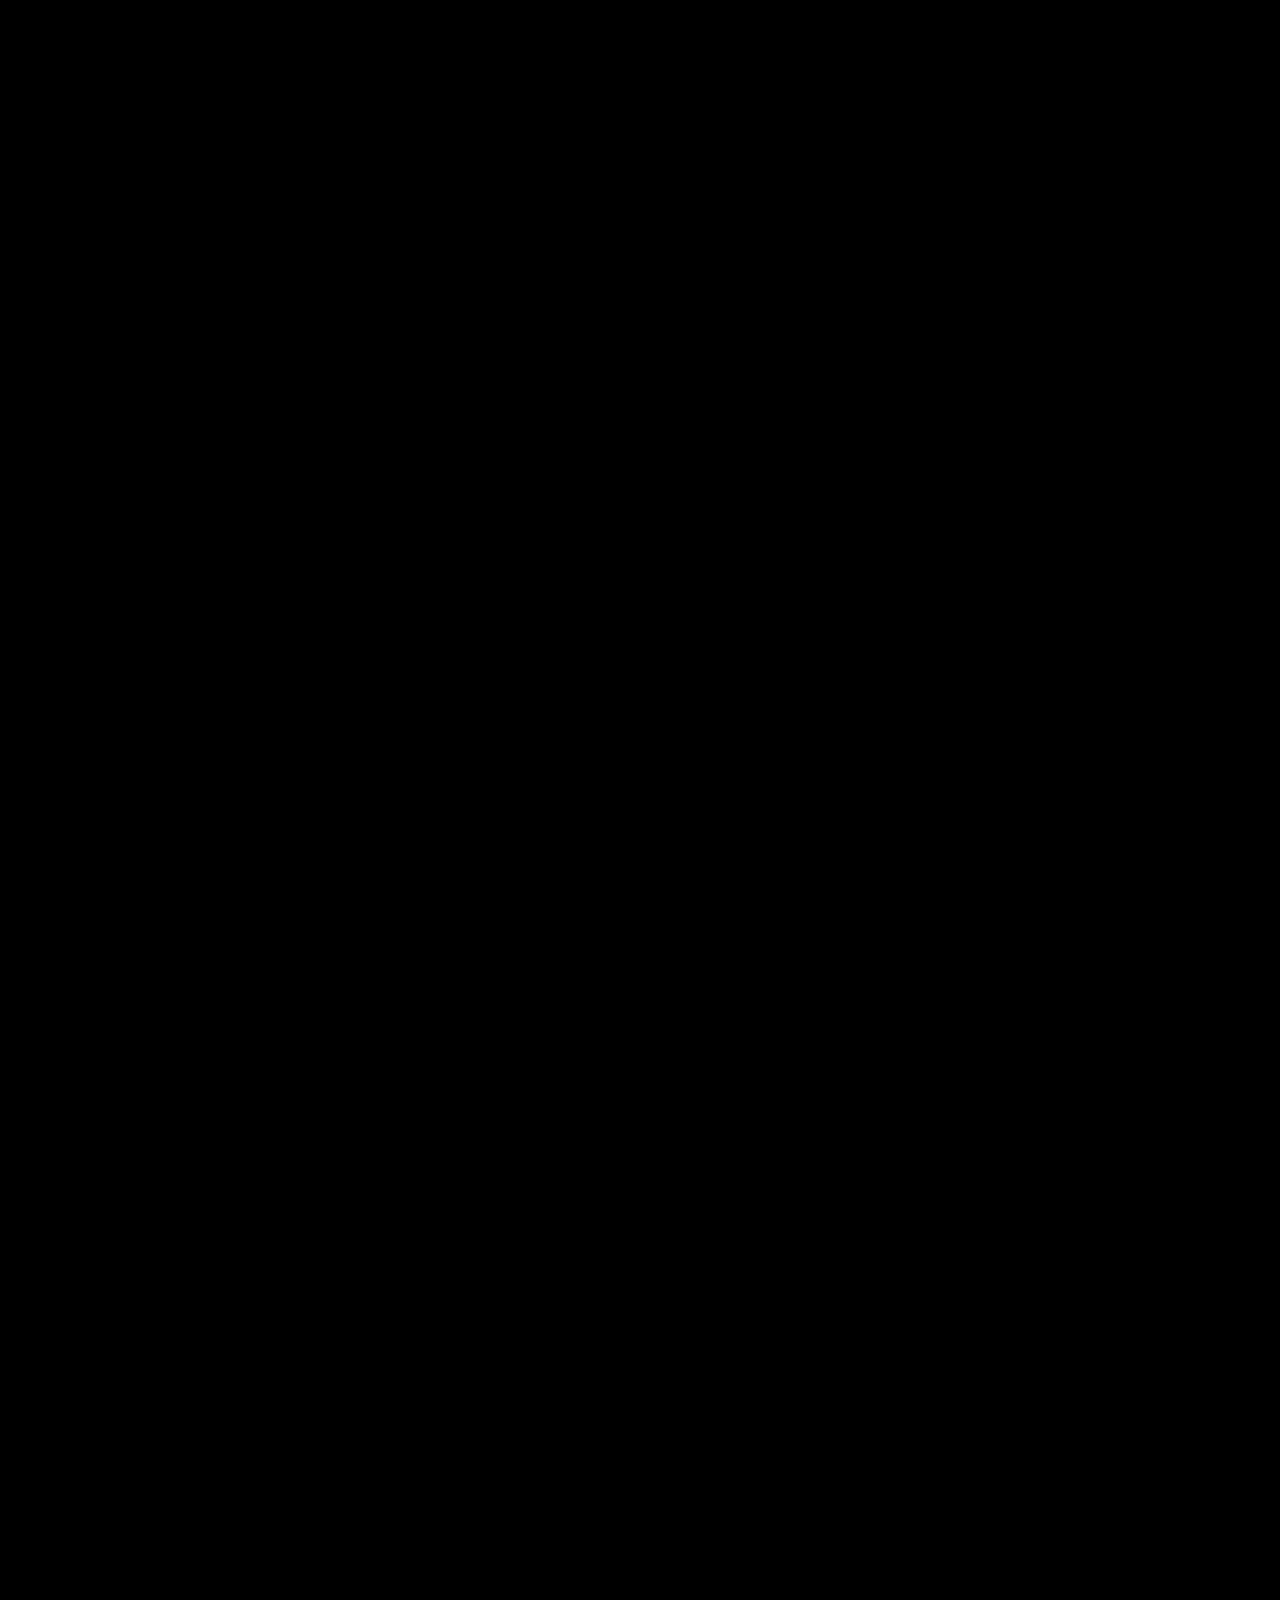
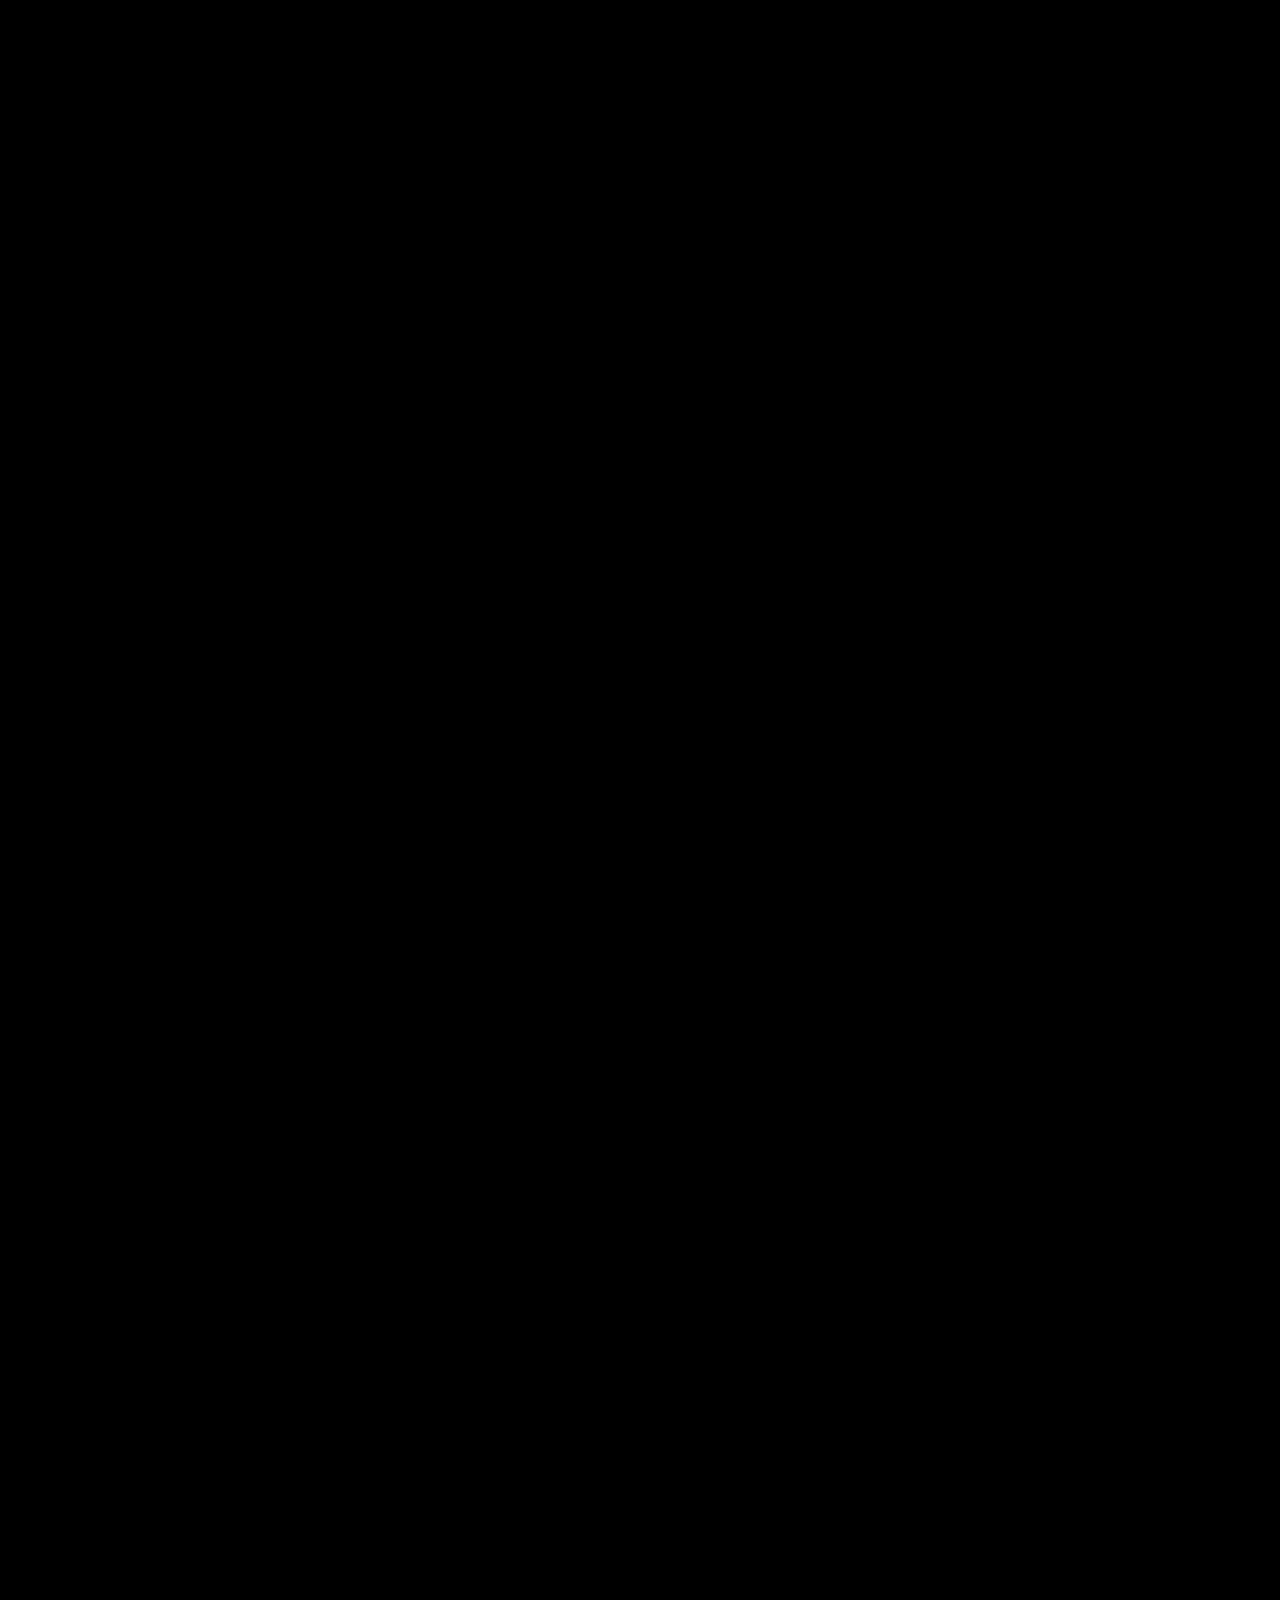
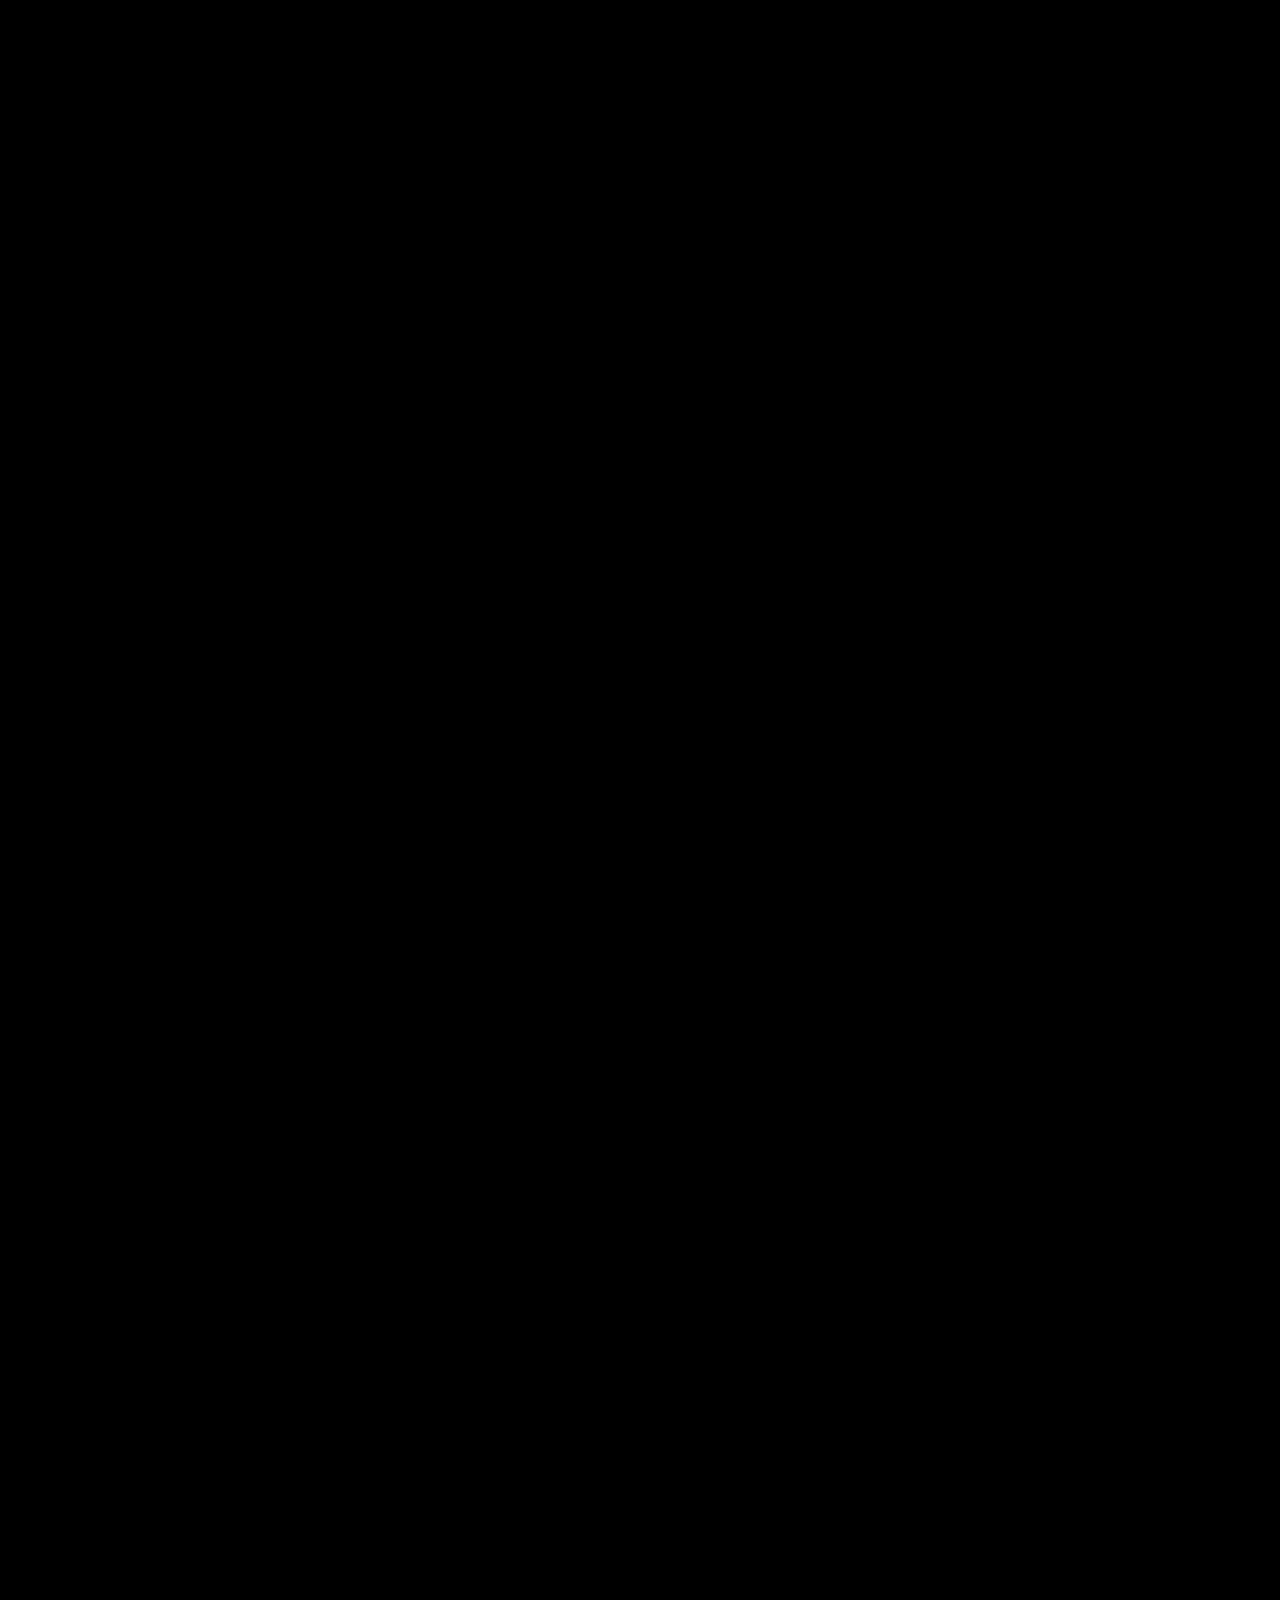
==== commit b502aa26: "Add files via upload" ====
--- a/aureon.html
+++ b/aureon.html
@@ -88,8 +88,9 @@
     }
 
     .main-header {
+      position: relative;
       display: flex;
-      justify-content: space-between;
+      justify-content: center;
       align-items: center;
       width: 100%;
       z-index: 20;
@@ -97,6 +98,8 @@
       padding: 20px 0;
     }
     .brand {
+      position: absolute;
+      left: 0;
       font-size: 14px;
       font-weight: 600;
       letter-spacing: 5px;
